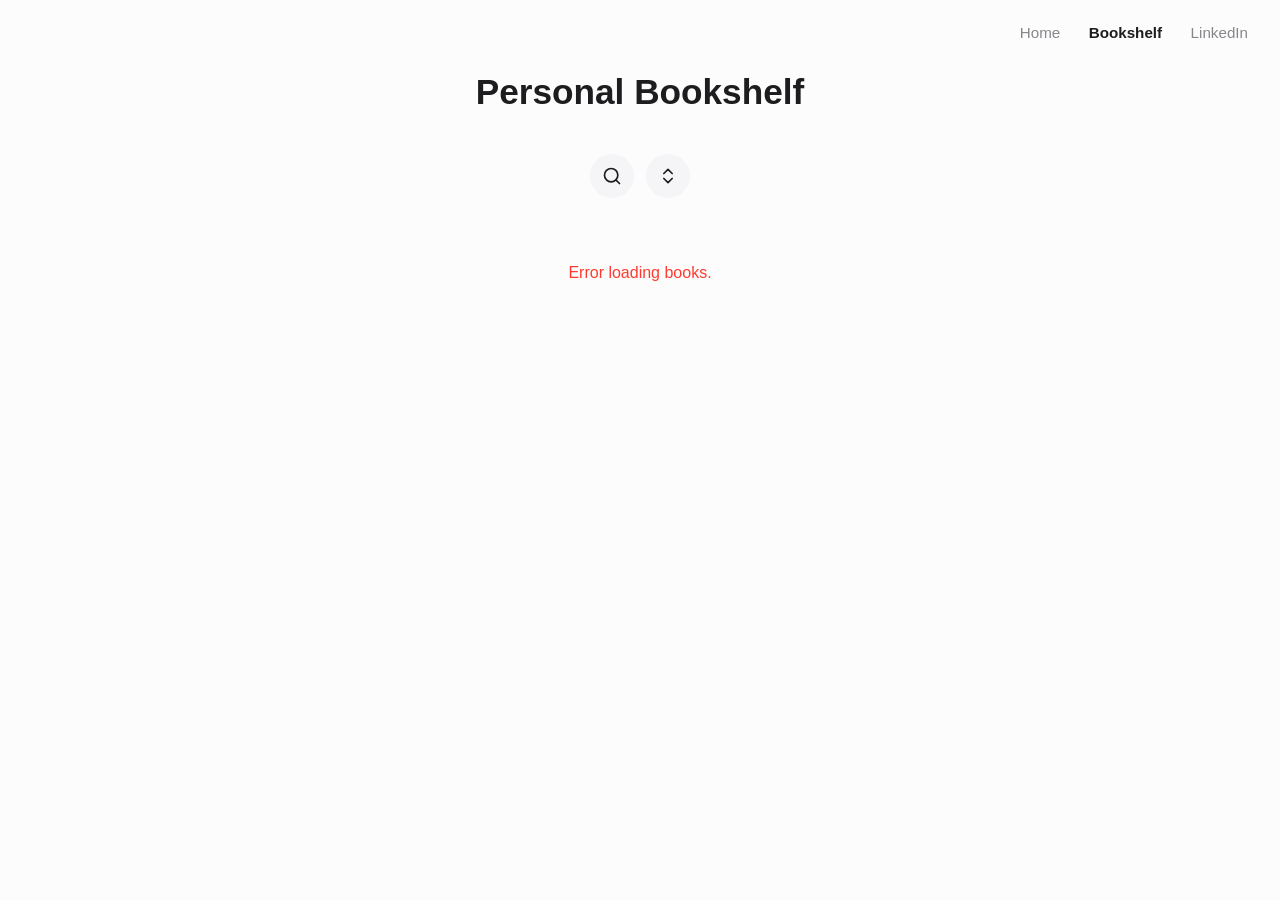
==== bookshelf.html @ 33da1af7 "update" ====
<!DOCTYPE html>
<html lang="en">
<head>
    <meta charset="UTF-8">
    <meta name="viewport" content="width=device-width, initial-scale=1.0">
    <title>Personal Bookshelf</title>
    <link rel="stylesheet" href="css/styles.css">
</head>
<body>
    <nav class="top-nav">
        <div class="nav-links">
            <a href="index.html">Home</a>
            <a href="bookshelf.html" class="active">Bookshelf</a>
            <a href="https://linkedin.com/in/yourprofile" target="_blank">LinkedIn</a>
        </div>
    </nav>

    <div id="main-content" class="container">
        <h1>Personal Bookshelf</h1>
        
        <div class="controls">
            <input type="text" id="searchInput" class="search-input" placeholder="Search...">
            <select id="sortBox" class="sort-select">
                <option value="none">Sort</option>
                <option value="titleAsc">Title (A-Z)</option>
                <option value="titleDesc">Title (Z-A)</option>
                <option value="authorAsc">Author (A-Z)</option>
                <option value="authorDesc">Author (Z-A)</option>
            </select>
        </div>
        
        <div class="bookshelf" id="bookshelf"></div>
    </div>

    <script src="js/app.js"></script>
</body>
</html>
---- css/styles.css ----
html, body { 
    background-color: #fcfcfc; color: #1d1d1f;
    font-family: -apple-system, BlinkMacSystemFont, "Segoe UI", Roboto, sans-serif; 
    margin: 0; padding: 0; overflow-x: hidden;
    -webkit-tap-highlight-color: transparent; /* Removes mobile tap flash */
}

/* --- NAVIGATION --- */
.top-nav {
    display: flex;
    justify-content: flex-end;
    padding: 1.5rem 2rem;
    position: absolute; 
    top: 0;
    right: 0;
    width: 100%;
    z-index: 100;
}
.nav-links a {
    margin-left: 1.5rem;
    text-decoration: none;
    color: #86868b;
    font-size: 0.95rem;
    transition: color 0.2s;
}
.nav-links a.active, .nav-links a:hover {
    color: #1d1d1f;
    font-weight: 600;
}

/* --- MAIN CONTAINER --- */
.container { max-width: 1200px; margin: 0 auto; padding: 5rem 1.5rem 3rem 1.5rem; }
@media (min-width: 768px) { .container { padding-top: 3rem; } }

h1 { text-align: center; margin-bottom: 2.5rem; font-weight: 700; font-size: 2.2rem; }

/* --- STABILIZED MINIMALIST CONTROLS --- */
.controls { 
    display: flex; gap: 12px; justify-content: center; margin-bottom: 3rem; align-items: center; 
    min-height: 48px;
}
.search-input { 
    width: 44px; height: 44px; padding: 0; border: none; border-radius: 22px; outline: none !important;
    background-color: #f5f5f7;
    background-image: url("data:image/svg+xml;charset=UTF-8,%3csvg xmlns='http://www.w3.org/2000/svg' width='20' height='20' viewBox='0 0 24 24' fill='none' stroke='%231d1d1f' stroke-width='2' stroke-linecap='round' stroke-linejoin='round'%3e%3ccircle cx='11' cy='11' r='8'/%3e%3cline x1='21' y1='21' x2='16.65' y2='16.65'/%3e%3c/svg%3e");
    background-repeat: no-repeat; background-position: center;
    font-size: 0; color: transparent; cursor: pointer; transition: all 0.3s cubic-bezier(0.4, 0, 0.2, 1);
    box-sizing: border-box;
}
.search-input:focus, .search-input:not(:placeholder-shown) { 
    width: 220px; padding: 0 16px 0 40px; background-position: 14px center;
    font-size: 1rem; color: #1d1d1f; cursor: text; background-color: #e8e8ed;
}
.search-input::placeholder { color: transparent; }
.search-input:focus::placeholder { color: #86868b; }

.sort-select { 
    width: 44px; height: 44px; min-width: 44px; flex-shrink: 0; padding: 0; border: none; border-radius: 22px; outline: none !important;
    background-color: #f5f5f7;
    background-image: url("data:image/svg+xml;charset=UTF-8,%3csvg xmlns='http://www.w3.org/2000/svg' width='20' height='20' viewBox='0 0 24 24' fill='none' stroke='%231d1d1f' stroke-width='2' stroke-linecap='round' stroke-linejoin='round'%3e%3cpath d='M7 15l5 5 5-5M7 9l5-5 5 5'/%3e%3c/svg%3e");
    background-repeat: no-repeat; background-position: center;
    color: transparent; cursor: pointer; transition: 0.2s;
    appearance: none; -webkit-appearance: none; -moz-appearance: none;
    box-sizing: border-box;
}

/* --- GRID --- */
.bookshelf { display: grid; grid-template-columns: repeat(2, 1fr); gap: 1.5rem; }
@media (min-width: 768px) { .bookshelf { grid-template-columns: repeat(3, 1fr); gap: 2rem; } }
@media (min-width: 1024px) { .bookshelf { grid-template-columns: repeat(4, 1fr); gap: 2rem; } }

/* --- CARDS --- */
.book-card { 
    border: none !important; outline: none !important; box-shadow: 0 4px 15px rgba(0,0,0,0.04); border-radius: 12px; 
    transition: 0.3s ease; display: flex; flex-direction: column; background: #fff; overflow: hidden; height: 100%; cursor: pointer; 
} 
.book-card:hover, .book-card.is-active { box-shadow: 0 12px 28px rgba(0,0,0,0.1); transform: translateY(-4px); }

.img-container { position: relative; aspect-ratio: 2 / 3; overflow: hidden;
background: linear-gradient(90deg, #f8f9fa 0%, #e9ecef 50%, #f8f9fa 100%); background-size: 200% 100%; animation: shimmer 1.5s infinite linear;
}
.img-container.stop-shimmer { animation: none; background: transparent; }
@keyframes shimmer { 0% { background-position: 200% 0; } 100% { background-position: -200% 0; } }

.cover-img { width: 100%; height: 100%; object-fit: cover; opacity: 0; transition: opacity 0.6s ease; position: absolute; top: 0; left: 0; z-index: 3; }
.cover-img.loaded { opacity: 1; }

.card-body { padding: 1rem; display: flex; flex-direction: column; flex-grow: 1; }
.book-title { font-size: 1rem; font-weight: 600; margin: 0 0 0.25rem 0; white-space: nowrap; overflow: hidden; text-overflow: ellipsis; }
.book-card.is-active .book-title { white-space: normal; overflow: visible; } /* Dynamic Title Expansion */
.book-author { font-size: 0.85rem; color: #666; margin: 0 0 1rem 0; }

.btn-amazon { background-color: #f5f5f7; color: #1d1d1f; border: none; border-radius: 8px; outline: none;
padding: 10px 16px; font-size: 0.85rem; font-weight: 600; text-decoration: none; transition: 0.2s; display: block; text-align: center; margin-top: auto; }

/* --- SUMMARY OVERLAY --- */
.summary-overlay {
    position: absolute; top: 0; left: 0; width: 100%; height: 100%; z-index: 10; 
    background: rgba(255, 255, 255, 0.75); backdrop-filter: blur(12px); -webkit-backdrop-filter: blur(12px);
    opacity: 0; pointer-events: none; transition: opacity 0.3s ease; display: flex; flex-direction: column;
}
.book-card.is-active .summary-overlay { opacity: 1; pointer-events: auto; }
.summary-content { flex-grow: 1; padding: 1.5rem; overflow-y: auto; text-align: center; display: flex; flex-direction: column; }
.summary-text { margin: auto 0; font-size: 0.95rem; line-height: 1.6; color: #1d1d1f; }

/* --- AI LINK --- */
.ai-link { 
    position: absolute; bottom: 8px; right: 8px; display: flex; align-items: center; z-index: 25; 
    text-decoration: none; padding: 5px;
    pointer-events: none; opacity: 0; 
    transition: opacity 0.3s ease, pointer-events 0s linear 0.4s;
}
.book-card.is-active .ai-link { pointer-events: auto; opacity: 1; }
.ai-icon { width: 18px; height: 18px; fill: #666; opacity: 0.5; transition: opacity 0.2s; }
.ai-link:hover .ai-icon { opacity: 1; fill: #1d1d1f; }

.ai-tooltip {
    position: absolute; right: 28px; background: rgba(29, 29, 31, 0.95); color: #ffffff; 
    font-size: 0.55rem; font-weight: 500; padding: 6px 10px; border-radius: 6px; white-space: nowrap; 
    opacity: 0; transform: translateX(5px); transition: all 0.2s ease; pointer-events: none;
}
.ai-link:hover .ai-tooltip, .ai-link:active .ai-tooltip { opacity: 1; transform: translateX(0); }
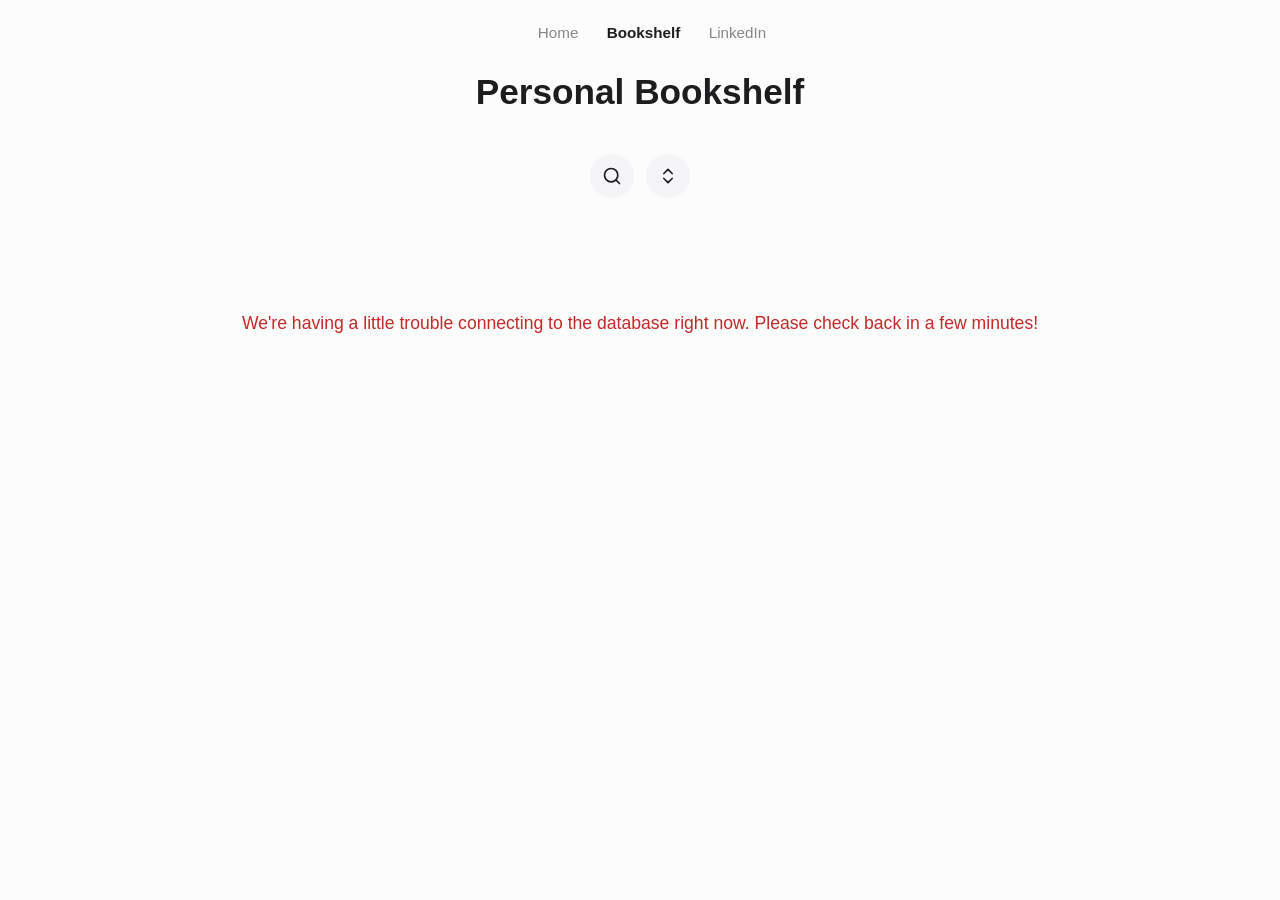
==== commit 333440ca: "fix" ====
--- a/bookshelf.html
+++ b/bookshelf.html
@@ -32,6 +32,12 @@
         <div class="bookshelf" id="bookshelf"></div>
     </div>
 
+    <button id="backToTop" class="back-to-top" aria-label="Back to top">
+        <svg xmlns="http://www.w3.org/2000/svg" viewBox="0 0 24 24" fill="none" stroke="currentColor" stroke-width="2" stroke-linecap="round" stroke-linejoin="round">
+            <polyline points="18 15 12 9 6 15"></polyline>
+        </svg>
+    </button>
+
     <script src="js/app.js"></script>
 </body>
 </html>
--- a/css/styles.css
+++ b/css/styles.css
@@ -8,12 +8,13 @@
 /* --- NAVIGATION --- */
 .top-nav {
     display: flex;
-    justify-content: flex-end;
+    justify-content: center;
     padding: 1.5rem 2rem;
     position: absolute; 
     top: 0;
-    right: 0;
+    left: 0; 
     width: 100%;
+    box-sizing: border-box; 
     z-index: 100;
 }
 .nav-links a {
@@ -28,7 +29,41 @@
     font-weight: 600;
 }
 
-/* --- MAIN CONTAINER --- */
+/* --- HOME PAGE LAYOUT --- */
+.home-container {
+    display: flex;
+    flex-direction: column;
+    align-items: center;
+    justify-content: center;
+    min-height: 100vh;
+    text-align: center;
+    padding: 2rem;
+}
+
+.profile-pic {
+    width: 180px;
+    height: 180px;
+    border-radius: 50%;
+    object-fit: cover;
+    border: none;
+    margin-bottom: 2rem;
+}
+
+.profile-name {
+    font-size: 2.2rem; 
+    font-weight: 700;  
+    margin-bottom: 1rem;
+}
+
+.profile-bio {
+    font-size: 0.95rem;
+    color: #666;
+    max-width: 500px;
+    margin-bottom: 3rem;
+    line-height: 1.6;
+}
+
+/* --- MAIN CONTAINER (BOOKSHELF) --- */
 .container { max-width: 1200px; margin: 0 auto; padding: 5rem 1.5rem 3rem 1.5rem; }
 @media (min-width: 768px) { .container { padding-top: 3rem; } }
 
@@ -44,12 +79,14 @@
     background-color: #f5f5f7;
     background-image: url("data:image/svg+xml;charset=UTF-8,%3csvg xmlns='http://www.w3.org/2000/svg' width='20' height='20' viewBox='0 0 24 24' fill='none' stroke='%231d1d1f' stroke-width='2' stroke-linecap='round' stroke-linejoin='round'%3e%3ccircle cx='11' cy='11' r='8'/%3e%3cline x1='21' y1='21' x2='16.65' y2='16.65'/%3e%3c/svg%3e");
     background-repeat: no-repeat; background-position: center;
-    font-size: 0; color: transparent; cursor: pointer; transition: all 0.3s cubic-bezier(0.4, 0, 0.2, 1);
+    font-size: 16px; /* Fixes iOS zoom bug before focus */
+    color: transparent; cursor: pointer; transition: all 0.3s cubic-bezier(0.4, 0, 0.2, 1);
     box-sizing: border-box;
 }
 .search-input:focus, .search-input:not(:placeholder-shown) { 
     width: 220px; padding: 0 16px 0 40px; background-position: 14px center;
-    font-size: 1rem; color: #1d1d1f; cursor: text; background-color: #e8e8ed;
+    font-size: 16px; /* Locks at exactly 16px to prevent Apple zoom */
+    color: #1d1d1f; cursor: text; background-color: #e8e8ed;
 }
 .search-input::placeholder { color: transparent; }
 .search-input:focus::placeholder { color: #86868b; }
@@ -86,12 +123,36 @@
 .cover-img.loaded { opacity: 1; }
 
 .card-body { padding: 1rem; display: flex; flex-direction: column; flex-grow: 1; }
-.book-title { font-size: 1rem; font-weight: 600; margin: 0 0 0.25rem 0; white-space: nowrap; overflow: hidden; text-overflow: ellipsis; }
-.book-card.is-active .book-title { white-space: normal; overflow: visible; } /* Dynamic Title Expansion */
+
+.book-title { 
+    font-size: 1rem; 
+    font-weight: 600; 
+    margin: 0 0 0.25rem 0; 
+    /* Allow up to 2 lines for longer titles */
+    display: -webkit-box;
+    -webkit-line-clamp: 2;
+    -webkit-box-orient: vertical;
+    overflow: hidden; 
+    /* Lock the height to exactly 2 lines so the grid NEVER jumps */
+    min-height: 2.4em; 
+}
+
 .book-author { font-size: 0.85rem; color: #666; margin: 0 0 1rem 0; }
 
-.btn-amazon { background-color: #f5f5f7; color: #1d1d1f; border: none; border-radius: 8px; outline: none;
-padding: 10px 16px; font-size: 0.85rem; font-weight: 600; text-decoration: none; transition: 0.2s; display: block; text-align: center; margin-top: auto; }
+/* --- BUTTONS --- */
+.btn-amazon { 
+    background-color: #f5f5f7; color: #1d1d1f; border: none; border-radius: 8px; outline: none;
+    padding: 10px 16px; font-size: 0.85rem; font-weight: 600; text-decoration: none; transition: 0.2s; display: block; text-align: center; margin-top: auto; 
+}
+.btn-amazon:hover { background-color: #e8e8ed; }
+
+.btn-email {
+    background-color: #f5f5f7; color: #1d1d1f; border: none; padding: 12px 100px; font-size: 0.95rem; font-weight: 600; border-radius: 8px; cursor: pointer; margin-top: 0; transition: all 0.2s ease;
+}
+.btn-email:hover { background-color: #e8e8ed; color: #1d1d1f; }
+
+.btn-email.solid { background-color: #1d1d1f; color: #fff; width: 100%; padding: 12px 20px; border-radius: 8px; margin-top: 1rem; }
+.btn-email.solid:hover { background-color: #333; }
 
 /* --- SUMMARY OVERLAY --- */
 .summary-overlay {
@@ -100,23 +161,219 @@
     opacity: 0; pointer-events: none; transition: opacity 0.3s ease; display: flex; flex-direction: column;
 }
 .book-card.is-active .summary-overlay { opacity: 1; pointer-events: auto; }
-.summary-content { flex-grow: 1; padding: 1.5rem; overflow-y: auto; text-align: center; display: flex; flex-direction: column; }
+.summary-content { flex-grow: 1; padding: 1.5rem 1.5rem 3.5rem 1.5rem; overflow-y: auto; text-align: center; display: flex; flex-direction: column; }
 .summary-text { margin: auto 0; font-size: 0.95rem; line-height: 1.6; color: #1d1d1f; }
 
-/* --- AI LINK --- */
-.ai-link { 
-    position: absolute; bottom: 8px; right: 8px; display: flex; align-items: center; z-index: 25; 
-    text-decoration: none; padding: 5px;
-    pointer-events: none; opacity: 0; 
-    transition: opacity 0.3s ease, pointer-events 0s linear 0.4s;
-}
-.book-card.is-active .ai-link { pointer-events: auto; opacity: 1; }
-.ai-icon { width: 18px; height: 18px; fill: #666; opacity: 0.5; transition: opacity 0.2s; }
-.ai-link:hover .ai-icon { opacity: 1; fill: #1d1d1f; }
-
-.ai-tooltip {
-    position: absolute; right: 28px; background: rgba(29, 29, 31, 0.95); color: #ffffff; 
-    font-size: 0.55rem; font-weight: 500; padding: 6px 10px; border-radius: 6px; white-space: nowrap; 
-    opacity: 0; transform: translateX(5px); transition: all 0.2s ease; pointer-events: none;
-}
-.ai-link:hover .ai-tooltip, .ai-link:active .ai-tooltip { opacity: 1; transform: translateX(0); }+/* --- MINIMALIST AI LINK --- */
+.ai-link {
+    position: absolute; 
+    bottom: 12px; 
+    left: 50%; 
+    transform: translateX(-50%);
+    display: inline-flex; 
+    align-items: center; 
+    z-index: 25; 
+    text-decoration: none;
+    background-color: rgba(255, 255, 255, 0.85); /* Semi-transparent white */
+    backdrop-filter: blur(8px);
+    -webkit-backdrop-filter: blur(8px);
+    border: 1px solid rgba(0, 0, 0, 0.1); /* Subtle light border */
+    color: #1d1d1f;
+    padding: 6px 14px; 
+    border-radius: 50px; /* High radius for pill shape */
+    font-size: 0.75rem;
+    font-weight: 500;
+    pointer-events: none; 
+    opacity: 0; 
+    transition: all 0.3s ease;
+    box-shadow: 0 4px 10px rgba(0,0,0,0.06);
+    white-space: nowrap;
+}
+
+.book-card.is-active .ai-link { 
+    pointer-events: auto; 
+    opacity: 1; 
+}
+
+.ai-link:hover {
+    background-color: #ffffff;
+    box-shadow: 0 6px 14px rgba(0,0,0,0.1);
+}
+
+.ai-sparkle { 
+    width: 14px; 
+    height: 14px; 
+    margin-right: 6px; 
+    fill: #1d1d1f; 
+}
+
+/* --- CONTACT MODAL (GLASSMORPHISM) --- */
+.modal-overlay {
+    position: fixed; top: 0; left: 0; width: 100%; height: 100%; z-index: 200;
+    background: rgba(255, 255, 255, 0.4); backdrop-filter: blur(12px); -webkit-backdrop-filter: blur(12px);
+    display: flex; align-items: center; justify-content: center; opacity: 0; pointer-events: none; transition: opacity 0.3s ease;
+}
+.modal-overlay.is-open { opacity: 1; pointer-events: auto; }
+
+.modal-content {
+    background: #fff; padding: 2.5rem; border-radius: 16px; width: 90%; max-width: 400px;
+    box-shadow: 0 12px 40px rgba(0,0,0,0.12); position: relative; transform: translateY(20px); transition: transform 0.3s ease;
+}
+.modal-overlay.is-open .modal-content { transform: translateY(0); }
+
+.close-btn { position: absolute; top: 15px; right: 20px; background: none; border: none; font-size: 1.5rem; cursor: pointer; color: #86868b; }
+
+/* --- FORM INPUTS --- */
+.form-input {
+    width: 100%; padding: 12px; margin-bottom: 1rem; border: 1px solid #e8e8ed; border-radius: 8px;
+    font-size: 16px; /* Explicitly 16px to prevent Apple zoom */
+    font-family: inherit; box-sizing: border-box; background-color: #f5f5f7; outline: none;
+}
+.form-input:focus { border-color: #1d1d1f; background-color: #fff; }
+
+/* --- FORM STATUS MESSAGES --- */
+#formStatus {
+    text-align: center;
+    font-size: 0.95rem;
+    font-weight: 500;
+    margin-top: 1.5rem;
+    padding: 12px;
+    border-radius: 8px;
+    display: none; 
+}
+
+/* Soft green banner for success */
+.status-success {
+    background-color: #e8f5e9;
+    color: #2e7d32;
+    border: 1px solid #c8e6c9;
+}
+
+/* Soft red banner for errors */
+.status-error {
+    background-color: #ffebee;
+    color: #c62828;
+    border: 1px solid #ffcdd2;
+}
+
+/* --- LOADING SPINNER --- */
+.loader-container {
+    display: flex;
+    justify-content: center;
+    align-items: center;
+    min-height: 200px;
+    width: 100%;
+    grid-column: 1 / -1; 
+}
+
+.spinner {
+    width: 40px;
+    height: 40px;
+    border: 4px solid #e8e8ed;
+    border-top: 4px solid #1d1d1f;
+    border-radius: 50%;
+    animation: spin 1s linear infinite;
+}
+
+@keyframes spin {
+    0% { transform: rotate(0deg); }
+    100% { transform: rotate(360deg); }
+}
+
+/* --- FALLBACK ERROR UI --- */
+.error-container {
+    text-align: center;
+    grid-column: 1 / -1;
+    padding: 3rem 1rem;
+}
+
+.error-text {
+    color: #c62828;
+    font-size: 1.1rem;
+    margin-bottom: 1.5rem;
+    font-weight: 500;
+}
+
+/* --- FLOATING BACK TO TOP BUTTON --- */
+.back-to-top {
+    position: fixed;
+    bottom: 24px;
+    left: 50%;
+    transform: translate(-50%, 20px); /* Starts slightly lower for a slide-up effect */
+    width: 44px;
+    height: 44px;
+    border-radius: 22px;
+    background-color: rgba(255, 255, 255, 0.85); /* Frosted glass */
+    backdrop-filter: blur(8px);
+    -webkit-backdrop-filter: blur(8px);
+    border: 1px solid rgba(0, 0, 0, 0.1);
+    box-shadow: 0 4px 15px rgba(0,0,0,0.08);
+    display: flex;
+    align-items: center;
+    justify-content: center;
+    cursor: pointer;
+    color: #1d1d1f;
+    opacity: 0;
+    pointer-events: none; /* Can't be clicked when invisible */
+    transition: all 0.3s cubic-bezier(0.4, 0, 0.2, 1);
+    z-index: 150;
+    padding: 0;
+}
+
+.back-to-top.is-visible {
+    opacity: 1;
+    pointer-events: auto;
+    transform: translate(-50%, 0); /* Slides up to its true position */
+}
+
+.back-to-top:hover {
+    background-color: #ffffff;
+    box-shadow: 0 6px 20px rgba(0,0,0,0.12);
+}
+
+.back-to-top svg {
+    width: 20px;
+    height: 20px;
+    margin-top: 2px; /* Visual balance for the chevron */
+}
+
+/* --- MOBILE SPECIFIC FIXES --- */
+@media (max-width: 480px) {
+    /* Shrink the modal box and allow internal scrolling if the keyboard opens */
+    .modal-content {
+        padding: 1.5rem; 
+        width: 85%; 
+        max-height: 85vh; 
+        overflow-y: auto; 
+    }
+    
+    /* Make the text boxes slightly shorter so they take up less vertical space */
+    .form-input {
+        padding: 10px;
+        margin-bottom: 0.8rem;
+    }
+
+    /* Shrink the expanded search bar slightly so it doesn't push the screen */
+    .search-input:focus, .search-input:not(:placeholder-shown) { 
+        width: 180px; 
+    }
+
+    /* Shrink the AI link to fit inside narrow mobile cards */
+    .ai-link {
+        padding: 4px 10px;
+        font-size: 0.65rem;
+        max-width: 90%;           /* Prevents spilling over the card */
+        box-sizing: border-box;
+        justify-content: center;
+        overflow: hidden;
+        text-overflow: ellipsis;  /* Adds '...' if the screen is still too tiny */
+    }
+
+    /* Shrink the sparkle icon slightly to match the smaller text */
+    .ai-sparkle {
+        width: 12px;
+        height: 12px;
+        margin-right: 4px;
+        flex-shrink: 0;
+    }
+}
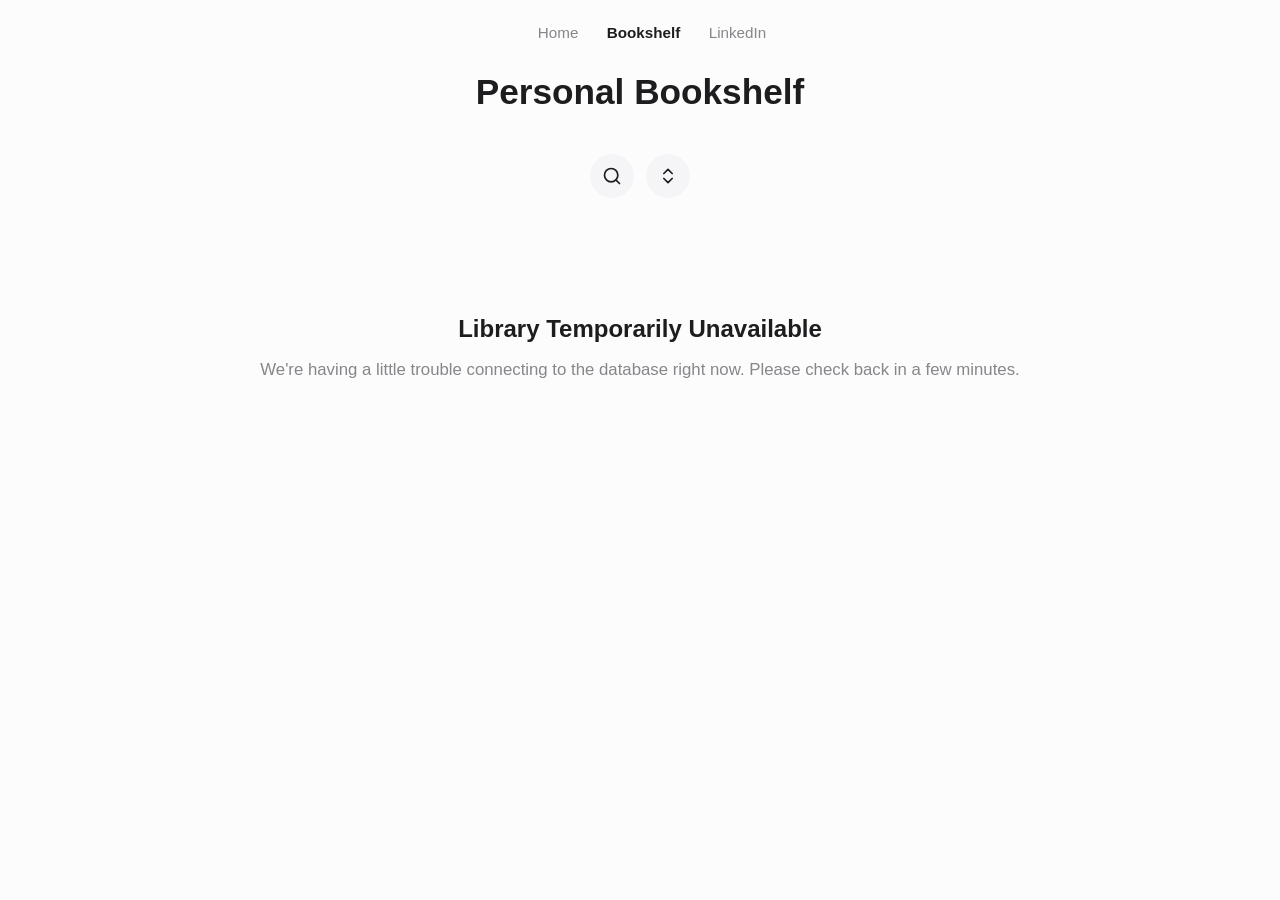
==== commit 262e9408: "back to top" ====
--- a/bookshelf.html
+++ b/bookshelf.html
@@ -4,16 +4,12 @@
     <meta charset="UTF-8">
     <meta name="viewport" content="width=device-width, initial-scale=1.0">
     <title>Personal Bookshelf</title>
-    <link rel="stylesheet" href="css/styles.css">
+    <link rel="stylesheet" href="css/global.css">
+    <link rel="stylesheet" href="css/bookshelf.css">
 </head>
 <body>
-    <nav class="top-nav">
-        <div class="nav-links">
-            <a href="index.html">Home</a>
-            <a href="bookshelf.html" class="active">Bookshelf</a>
-            <a href="https://linkedin.com/in/yourprofile" target="_blank">LinkedIn</a>
-        </div>
-    </nav>
+    <script src="js/nav.js"></script>
+    <site-nav active-page="bookshelf"></site-nav>
 
     <div id="main-content" class="container">
         <h1>Personal Bookshelf</h1>
@@ -32,10 +28,12 @@
         <div class="bookshelf" id="bookshelf"></div>
     </div>
 
+    <!-- Updated Scroll to Top Button with Text Label -->
     <button id="backToTop" class="back-to-top" aria-label="Back to top">
         <svg xmlns="http://www.w3.org/2000/svg" viewBox="0 0 24 24" fill="none" stroke="currentColor" stroke-width="2" stroke-linecap="round" stroke-linejoin="round">
             <polyline points="18 15 12 9 6 15"></polyline>
         </svg>
+        <span class="back-to-top-text">Top</span>
     </button>
 
     <script src="js/app.js"></script>
--- a/css/global.css
+++ b/css/global.css
@@ -0,0 +1,52 @@
+html, body { 
+    background-color: #fcfcfc; color: #1d1d1f;
+    font-family: -apple-system, BlinkMacSystemFont, "Segoe UI", Roboto, sans-serif; 
+    margin: 0; padding: 0; overflow-x: hidden;
+    -webkit-tap-highlight-color: transparent;
+}
+
+/* --- NAVIGATION --- */
+.top-nav {
+    display: flex; justify-content: center; padding: 1.5rem 2rem;
+    position: absolute; top: 0; left: 0; width: 100%;
+    box-sizing: border-box; z-index: 100;
+}
+.nav-links a { margin-left: 1.5rem; text-decoration: none; color: #86868b; font-size: 0.95rem; transition: color 0.2s; }
+.nav-links a.active, .nav-links a:hover { color: #1d1d1f; font-weight: 600; }
+
+/* --- SPINNER & ERRORS --- */
+.loader-container { display: flex; justify-content: center; align-items: center; min-height: 200px; width: 100%; grid-column: 1 / -1; }
+.spinner { width: 40px; height: 40px; border: 4px solid #e8e8ed; border-top: 4px solid #1d1d1f; border-radius: 50%; animation: spin 1s linear infinite; }
+@keyframes spin { 0% { transform: rotate(0deg); } 100% { transform: rotate(360deg); } }
+.error-container { text-align: center; grid-column: 1 / -1; padding: 3rem 1rem; }
+.error-text { color: #c62828; font-size: 1.1rem; margin-bottom: 1.5rem; font-weight: 500; }
+
+/* --- FLOATING BACK TO TOP --- */
+.back-to-top {
+    position: fixed; 
+    /* Bottom right alignment + Safe area consideration for mobile navigation bars */
+    bottom: calc(24px + env(safe-area-inset-bottom, 0px)); 
+    right: 24px; 
+    transform: translateY(20px); 
+    height: 44px; 
+    border-radius: 22px;
+    padding: 0 16px 0 12px; /* Replaced fixed width with padding to accommodate text */
+    background-color: rgba(255, 255, 255, 0.85); 
+    backdrop-filter: blur(8px); -webkit-backdrop-filter: blur(8px);
+    border: 1px solid rgba(0, 0, 0, 0.1); box-shadow: 0 4px 15px rgba(0,0,0,0.08);
+    display: flex; align-items: center; justify-content: center; gap: 6px;
+    cursor: pointer; color: #1d1d1f; margin: 0;
+    opacity: 0; pointer-events: none; transition: all 0.3s cubic-bezier(0.4, 0, 0.2, 1); z-index: 150;
+}
+.back-to-top.is-visible { opacity: 1; pointer-events: auto; transform: translateY(0); }
+.back-to-top:hover { background-color: #ffffff; box-shadow: 0 6px 20px rgba(0,0,0,0.12); }
+.back-to-top svg { width: 20px; height: 20px; }
+.back-to-top-text { font-size: 0.95rem; font-weight: 500; }
+
+/* Mobile safe spacing overrides */
+@media (max-width: 768px) {
+    .back-to-top {
+        right: 16px;
+        bottom: calc(16px + env(safe-area-inset-bottom, 0px));
+    }
+}
--- a/css/bookshelf.css
+++ b/css/bookshelf.css
@@ -0,0 +1,63 @@
+/* --- MAIN CONTAINER --- */
+.container { max-width: 1200px; margin: 0 auto; padding: 5rem 1.5rem 3rem 1.5rem; }
+@media (min-width: 768px) { .container { padding-top: 3rem; } }
+h1 { text-align: center; margin-bottom: 2.5rem; font-weight: 700; font-size: 2.2rem; }
+
+/* --- CONTROLS --- */
+.controls { display: flex; gap: 12px; justify-content: center; margin-bottom: 3rem; align-items: center; min-height: 48px; }
+.search-input { 
+    width: 44px; height: 44px; padding: 0; border: none; border-radius: 22px; outline: none !important;
+    background-color: #f5f5f7;
+    background-image: url("data:image/svg+xml;charset=UTF-8,%3csvg xmlns='http://www.w3.org/2000/svg' width='20' height='20' viewBox='0 0 24 24' fill='none' stroke='%231d1d1f' stroke-width='2' stroke-linecap='round' stroke-linejoin='round'%3e%3ccircle cx='11' cy='11' r='8'/%3e%3cline x1='21' y1='21' x2='16.65' y2='16.65'/%3e%3c/svg%3e");
+    background-repeat: no-repeat; background-position: center; font-size: 16px; color: transparent; cursor: pointer; transition: all 0.3s cubic-bezier(0.4, 0, 0.2, 1); box-sizing: border-box;
+}
+.search-input:focus, .search-input:not(:placeholder-shown) { 
+    width: 220px; padding: 0 16px 0 40px; background-position: 14px center; font-size: 16px; color: #1d1d1f; cursor: text; background-color: #e8e8ed;
+}
+.search-input::placeholder { color: transparent; }
+.search-input:focus::placeholder { color: #86868b; }
+.sort-select { 
+    width: 44px; height: 44px; min-width: 44px; flex-shrink: 0; padding: 0; border: none; border-radius: 22px; outline: none !important;
+    background-color: #f5f5f7;
+    background-image: url("data:image/svg+xml;charset=UTF-8,%3csvg xmlns='http://www.w3.org/2000/svg' width='20' height='20' viewBox='0 0 24 24' fill='none' stroke='%231d1d1f' stroke-width='2' stroke-linecap='round' stroke-linejoin='round'%3e%3cpath d='M7 15l5 5 5-5M7 9l5-5 5 5'/%3e%3c/svg%3e");
+    background-repeat: no-repeat; background-position: center; color: transparent; cursor: pointer; transition: 0.2s; appearance: none; -webkit-appearance: none; box-sizing: border-box;
+}
+
+/* --- GRID & CARDS --- */
+.bookshelf { display: grid; grid-template-columns: repeat(2, 1fr); gap: 1.5rem; }
+@media (min-width: 768px) { .bookshelf { grid-template-columns: repeat(3, 1fr); gap: 2rem; } }
+@media (min-width: 1024px) { .bookshelf { grid-template-columns: repeat(4, 1fr); gap: 2rem; } }
+
+.book-card { border: none !important; outline: none !important; box-shadow: none; border-radius: 12px; transition: transform 0.3s ease; display: flex; flex-direction: column; background: transparent; overflow: hidden; height: 100%; cursor: pointer; } 
+.book-card:hover, .book-card.is-active { transform: translateY(-4px); }
+
+.empty-state { grid-column: 1 / -1; text-align: center; color: #86868b; padding: 3rem 1rem; font-size: 1.1rem; }
+
+.img-container { position: relative; aspect-ratio: 2 / 3; overflow: hidden; background: linear-gradient(90deg, #f8f9fa 0%, #e9ecef 50%, #f8f9fa 100%); background-size: 200% 100%; animation: shimmer 1.5s infinite linear; border-radius: 8px; }
+.img-container.stop-shimmer { animation: none; background: transparent; }
+@keyframes shimmer { 0% { background-position: 200% 0; } 100% { background-position: -200% 0; } }
+.cover-img { width: 100%; height: 100%; object-fit: cover; opacity: 0; transition: opacity 0.6s ease; position: absolute; top: 0; left: 0; z-index: 3; }
+.cover-img.loaded { opacity: 1; }
+
+.card-body { padding: 1rem 0; display: flex; flex-direction: column; flex-grow: 1; }
+.book-title { font-size: 1rem; font-weight: 600; margin: 0 0 0.25rem 0; display: -webkit-box; -webkit-line-clamp: 2; -webkit-box-orient: vertical; overflow: hidden; min-height: 2.4em; }
+.book-author { font-size: 0.85rem; color: #666; margin: 0 0 1rem 0; }
+.btn-amazon { background-color: #f5f5f7; color: #1d1d1f; border: none; border-radius: 8px; outline: none; padding: 10px 16px; font-size: 0.85rem; font-weight: 600; text-decoration: none; transition: 0.2s; display: block; text-align: center; margin-top: auto; }
+.btn-amazon:hover { background-color: #e8e8ed; }
+
+/* --- SUMMARY OVERLAY & AI LINK --- */
+.summary-overlay { position: absolute; top: 0; left: 0; width: 100%; height: 100%; z-index: 10; background: rgba(255, 255, 255, 0.75); backdrop-filter: blur(12px); -webkit-backdrop-filter: blur(12px); opacity: 0; pointer-events: none; transition: opacity 0.3s ease; display: flex; flex-direction: column; border-radius: 8px; }
+.book-card.is-active .summary-overlay { opacity: 1; pointer-events: auto; }
+.summary-content { flex-grow: 1; padding: 1.5rem 1.5rem 3.5rem 1.5rem; overflow-y: auto; text-align: center; display: flex; flex-direction: column; }
+.summary-text { margin: auto 0; font-size: 0.95rem; line-height: 1.6; color: #1d1d1f; }
+
+.ai-link { position: absolute; bottom: 12px; left: 50%; transform: translateX(-50%); display: inline-flex; align-items: center; z-index: 25; text-decoration: none; background-color: rgba(255, 255, 255, 0.85); backdrop-filter: blur(8px); -webkit-backdrop-filter: blur(8px); border: 1px solid rgba(0, 0, 0, 0.1); color: #1d1d1f; padding: 6px 14px; border-radius: 50px; font-size: 0.75rem; font-weight: 500; pointer-events: none; opacity: 0; transition: all 0.3s ease; box-shadow: 0 4px 10px rgba(0,0,0,0.06); white-space: nowrap; }
+.book-card.is-active .ai-link { pointer-events: auto; opacity: 1; }
+.ai-link:hover { background-color: #ffffff; box-shadow: 0 6px 14px rgba(0,0,0,0.1); }
+.ai-sparkle { width: 14px; height: 14px; margin-right: 6px; fill: #1d1d1f; }
+
+@media (max-width: 480px) {
+    .search-input:focus, .search-input:not(:placeholder-shown) { width: 180px; }
+    .ai-link { padding: 4px 10px; font-size: 0.65rem; max-width: 90%; box-sizing: border-box; justify-content: center; overflow: hidden; text-overflow: ellipsis; }
+    .ai-sparkle { width: 12px; height: 12px; margin-right: 4px; flex-shrink: 0; }
+}
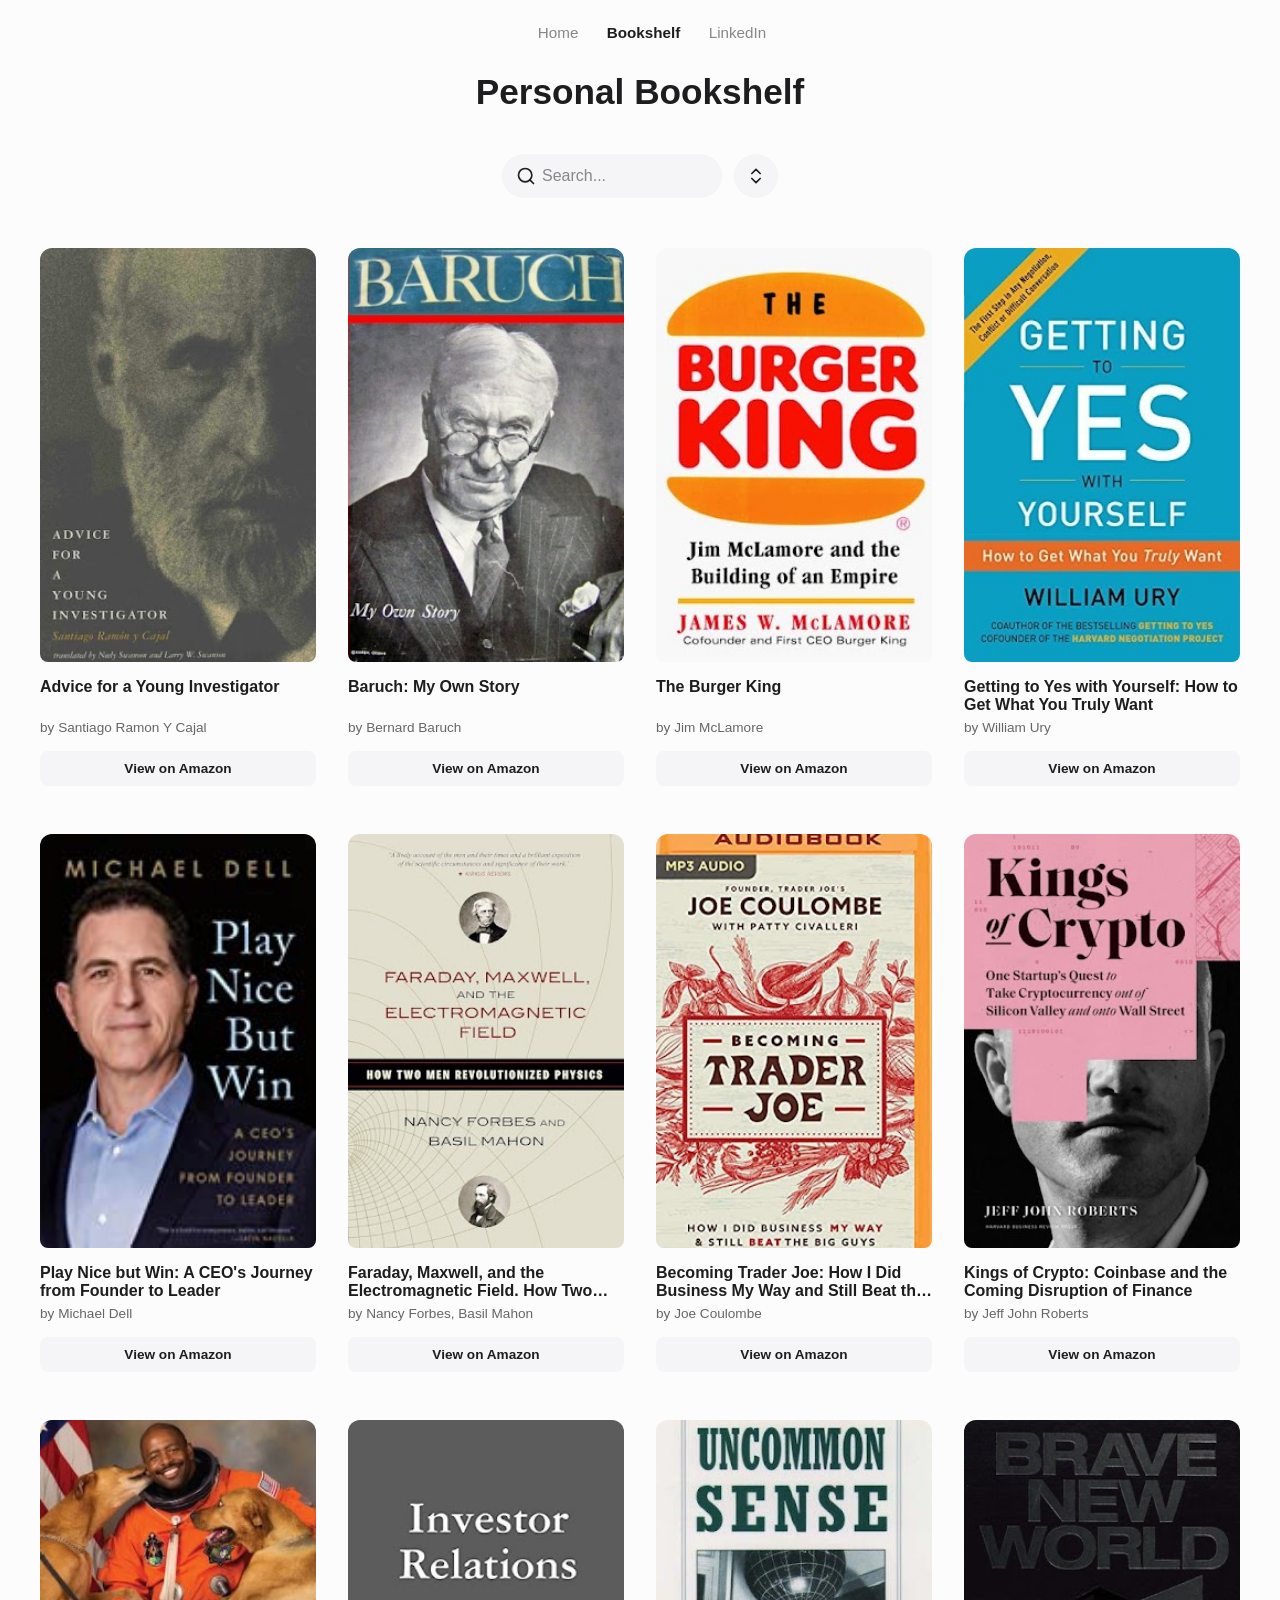
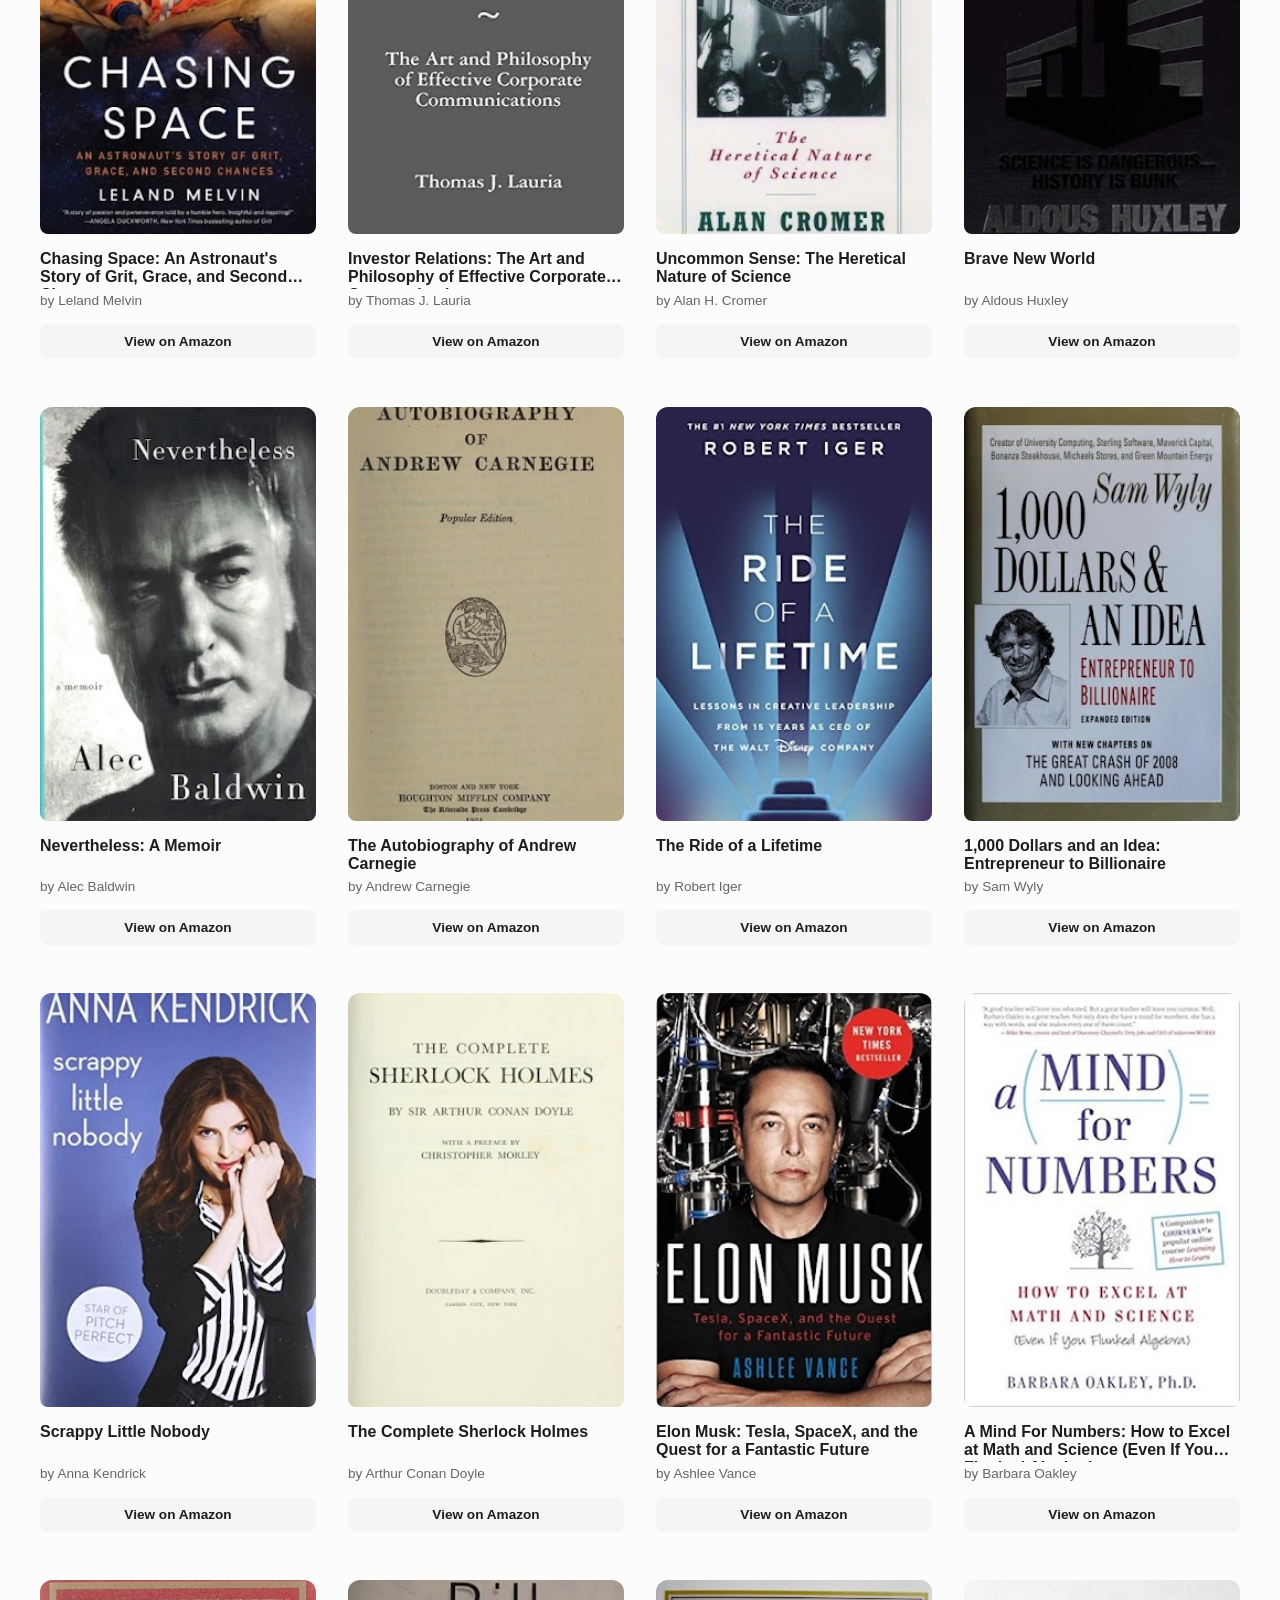
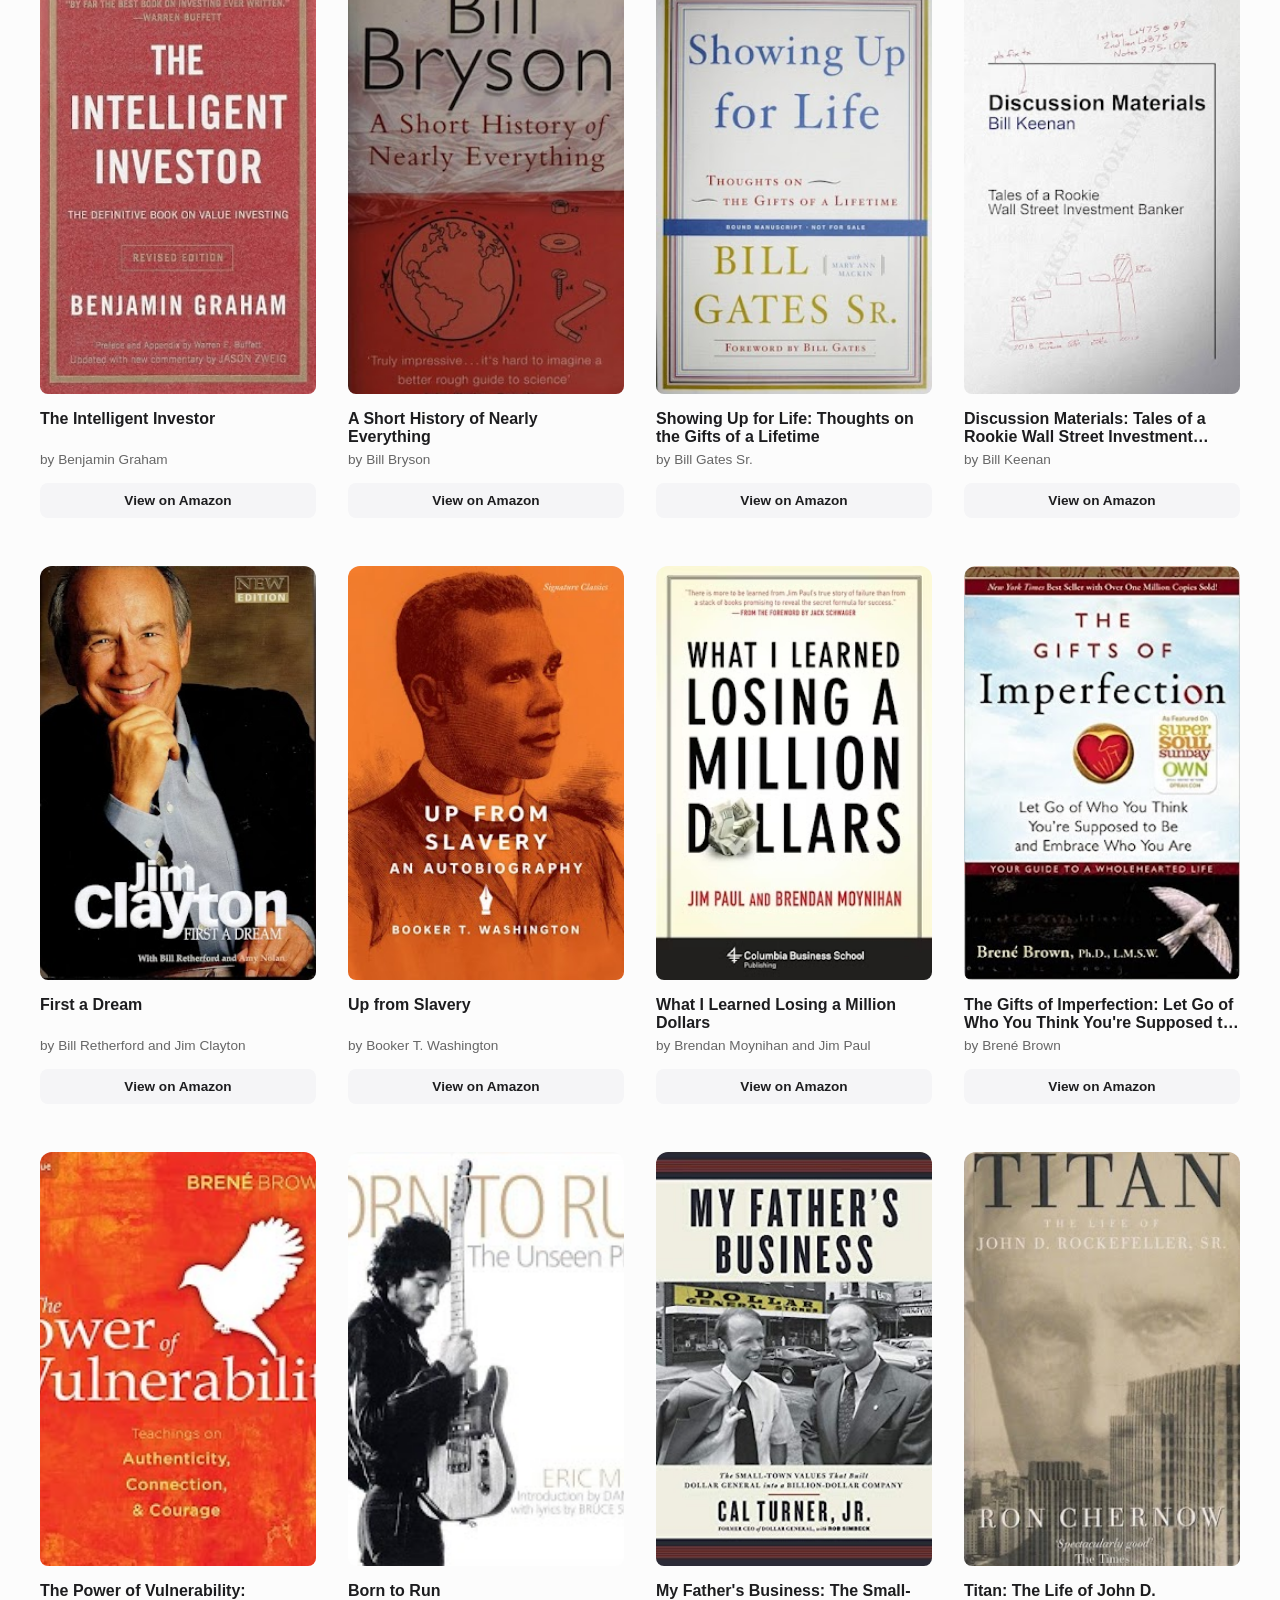
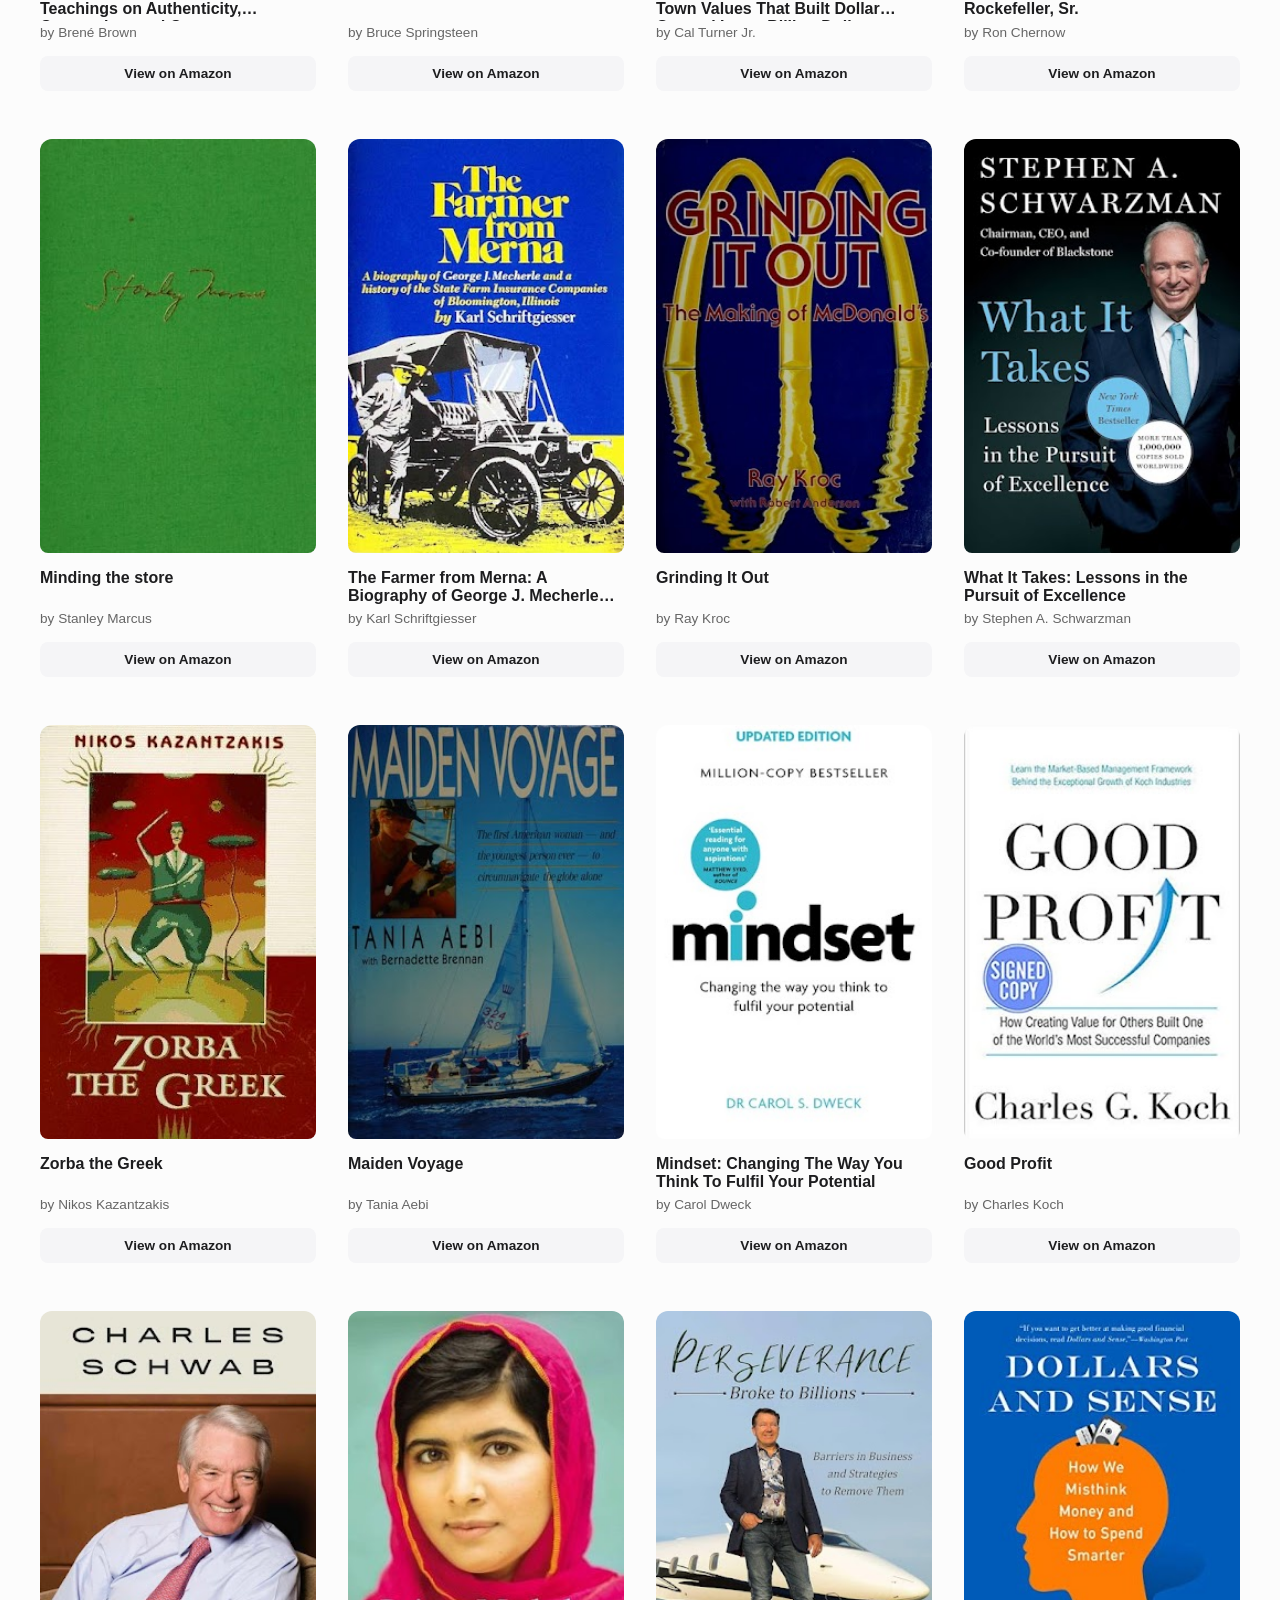
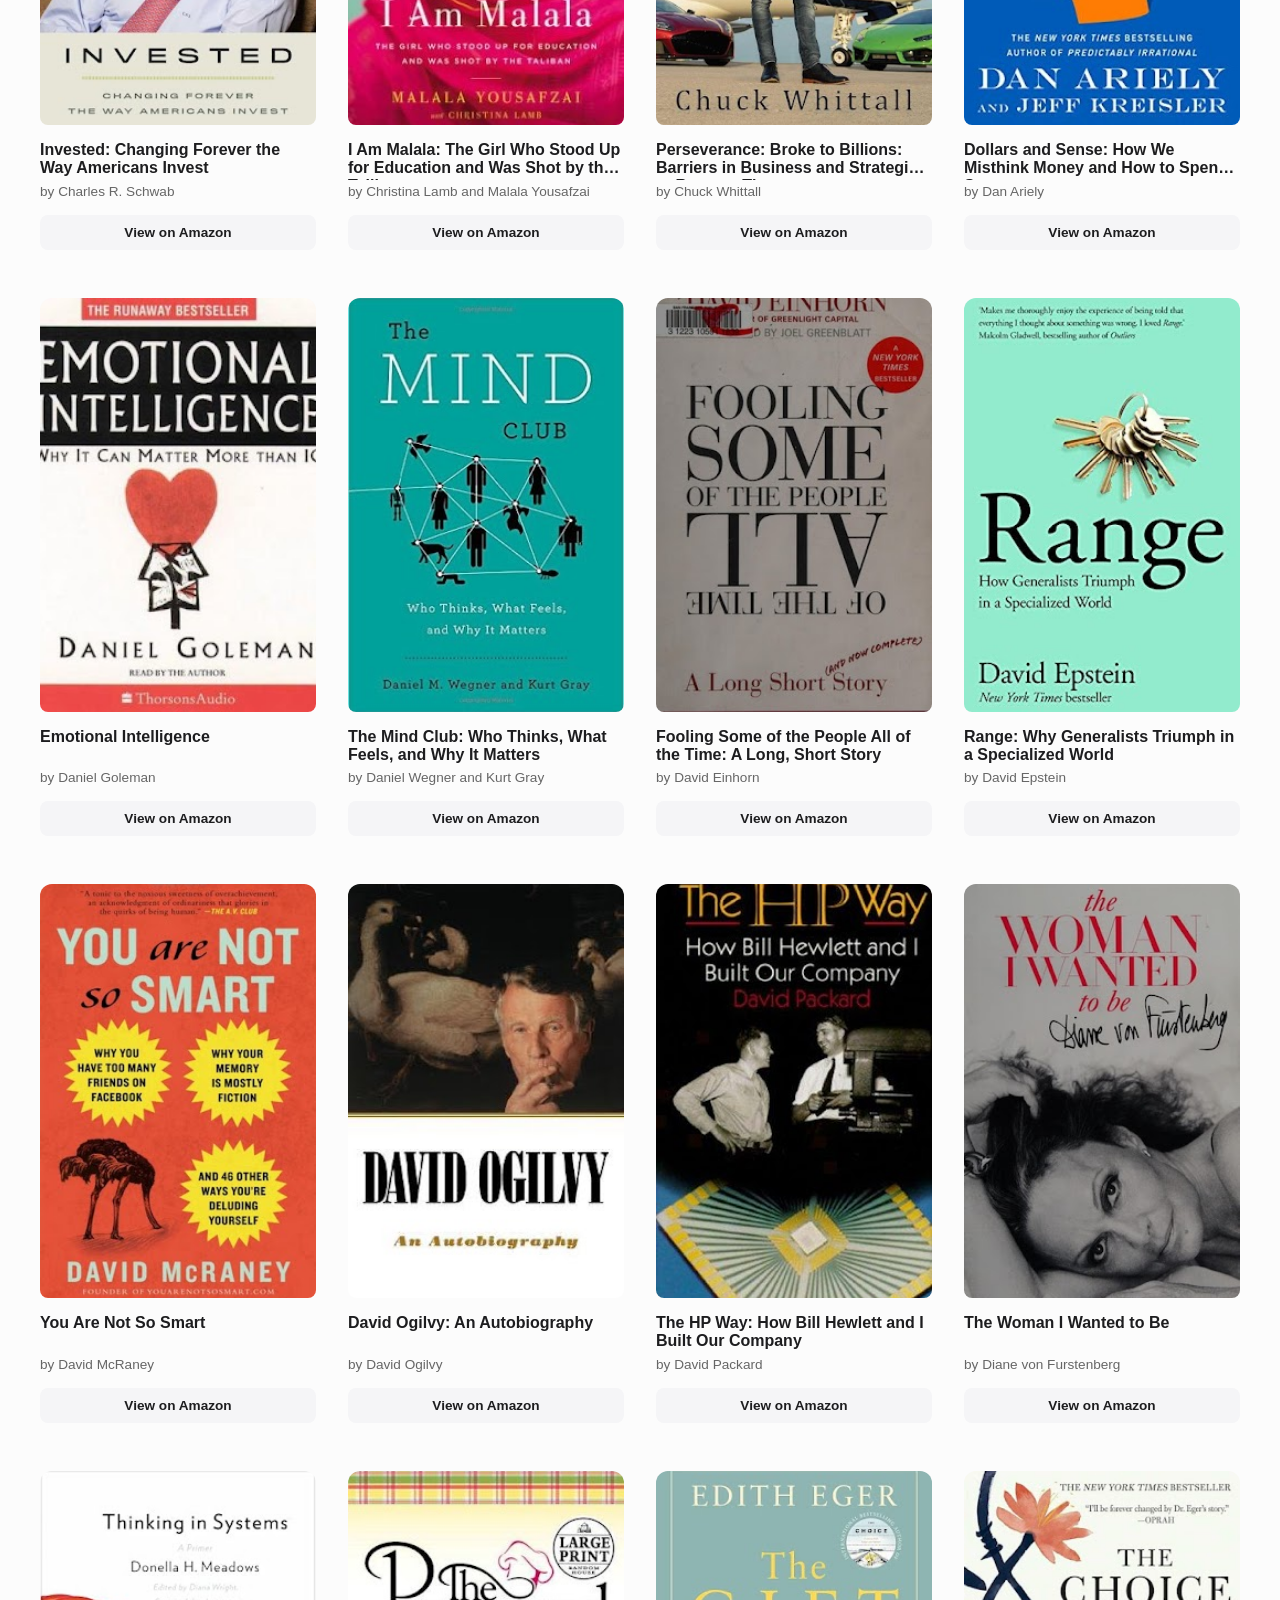
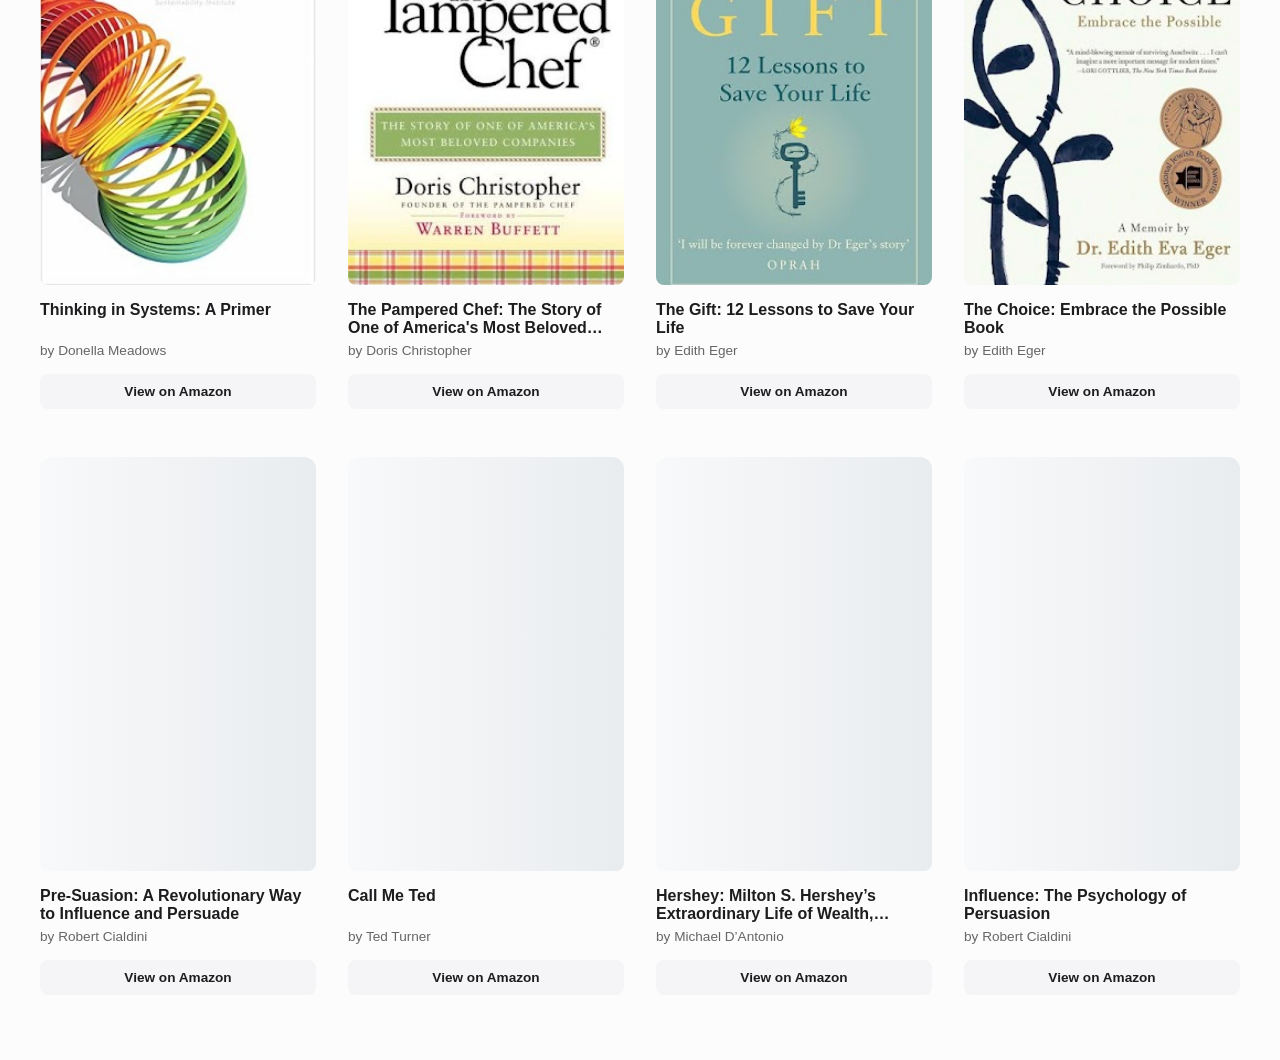
==== commit 157b6d4c: "Update bookshelf.html" ====
--- a/bookshelf.html
+++ b/bookshelf.html
@@ -1,9 +1,34 @@
 <!DOCTYPE html>
 <html lang="en">
+<!-- Replace the entire <head>...</head> in bookshelf.html with this -->
 <head>
     <meta charset="UTF-8">
     <meta name="viewport" content="width=device-width, initial-scale=1.0">
-    <title>Personal Bookshelf</title>
+
+    <!-- Primary meta -->
+    <title>Bookshelf — Charles M. Hershey</title>
+    <meta name="description" content="The books Charles M. Hershey is reading and has read — searchable and sortable, with quick AI summaries and Amazon links.">
+    <link rel="canonical" href="https://www.charlesmhershey.com/bookshelf.html">
+
+    <!-- Favicon -->
+    <link rel="icon" type="image/png" href="/WebsiteProfilePhoto/profile.png">
+    <link rel="apple-touch-icon" href="/WebsiteProfilePhoto/profile.png">
+
+    <!-- Open Graph -->
+    <meta property="og:type" content="website">
+    <meta property="og:site_name" content="Charles M. Hershey">
+    <meta property="og:title" content="Bookshelf — Charles M. Hershey">
+    <meta property="og:description" content="The books Charles M. Hershey is reading and has read — searchable and sortable.">
+    <meta property="og:url" content="https://www.charlesmhershey.com/bookshelf.html">
+    <meta property="og:image" content="https://www.charlesmhershey.com/WebsiteProfilePhoto/profile.png">
+    <meta property="og:image:alt" content="Charles M. Hershey">
+
+    <!-- Twitter/X -->
+    <meta name="twitter:card" content="summary">
+    <meta name="twitter:title" content="Bookshelf — Charles M. Hershey">
+    <meta name="twitter:description" content="The books Charles M. Hershey is reading and has read — searchable and sortable.">
+    <meta name="twitter:image" content="https://www.charlesmhershey.com/WebsiteProfilePhoto/profile.png">
+
     <link rel="stylesheet" href="css/global.css">
     <link rel="stylesheet" href="css/bookshelf.css">
 </head>
@@ -38,4 +63,4 @@
 
     <script src="js/app.js"></script>
 </body>
-</html>+</html>
--- a/css/bookshelf.css
+++ b/css/bookshelf.css
@@ -5,17 +5,35 @@
 
 /* --- CONTROLS --- */
 .controls { display: flex; gap: 12px; justify-content: center; margin-bottom: 3rem; align-items: center; min-height: 48px; }
+
 .search-input { 
-    width: 44px; height: 44px; padding: 0; border: none; border-radius: 22px; outline: none !important;
+    width: 220px; /* Always expanded width */
+    height: 44px; 
+    padding: 0 16px 0 40px; /* Padding accommodates icon on the left */
+    border: none; 
+    border-radius: 22px; 
+    outline: none !important;
     background-color: #f5f5f7;
     background-image: url("data:image/svg+xml;charset=UTF-8,%3csvg xmlns='http://www.w3.org/2000/svg' width='20' height='20' viewBox='0 0 24 24' fill='none' stroke='%231d1d1f' stroke-width='2' stroke-linecap='round' stroke-linejoin='round'%3e%3ccircle cx='11' cy='11' r='8'/%3e%3cline x1='21' y1='21' x2='16.65' y2='16.65'/%3e%3c/svg%3e");
-    background-repeat: no-repeat; background-position: center; font-size: 16px; color: transparent; cursor: pointer; transition: all 0.3s cubic-bezier(0.4, 0, 0.2, 1); box-sizing: border-box;
+    background-repeat: no-repeat; 
+    background-position: 14px center; /* Keep icon positioned to the left */
+    font-size: 16px; 
+    color: #1d1d1f; 
+    cursor: text; 
+    transition: all 0.3s cubic-bezier(0.4, 0, 0.2, 1); 
+    box-sizing: border-box;
 }
-.search-input:focus, .search-input:not(:placeholder-shown) { 
-    width: 220px; padding: 0 16px 0 40px; background-position: 14px center; font-size: 16px; color: #1d1d1f; cursor: text; background-color: #e8e8ed;
+
+/* Subtle background darkening on focus */
+.search-input:focus { 
+    background-color: #e8e8ed;
 }
-.search-input::placeholder { color: transparent; }
-.search-input:focus::placeholder { color: #86868b; }
+
+/* Keep placeholder visible at all times */
+.search-input::placeholder { 
+    color: #86868b; 
+}
+
 .sort-select { 
     width: 44px; height: 44px; min-width: 44px; flex-shrink: 0; padding: 0; border: none; border-radius: 22px; outline: none !important;
     background-color: #f5f5f7;
@@ -57,7 +75,8 @@
 .ai-sparkle { width: 14px; height: 14px; margin-right: 6px; fill: #1d1d1f; }
 
 @media (max-width: 480px) {
-    .search-input:focus, .search-input:not(:placeholder-shown) { width: 180px; }
+    .search-input { width: 180px; } /* Update mobile width selector to target the base class */
+    
     .ai-link { padding: 4px 10px; font-size: 0.65rem; max-width: 90%; box-sizing: border-box; justify-content: center; overflow: hidden; text-overflow: ellipsis; }
     .ai-sparkle { width: 12px; height: 12px; margin-right: 4px; flex-shrink: 0; }
 }
